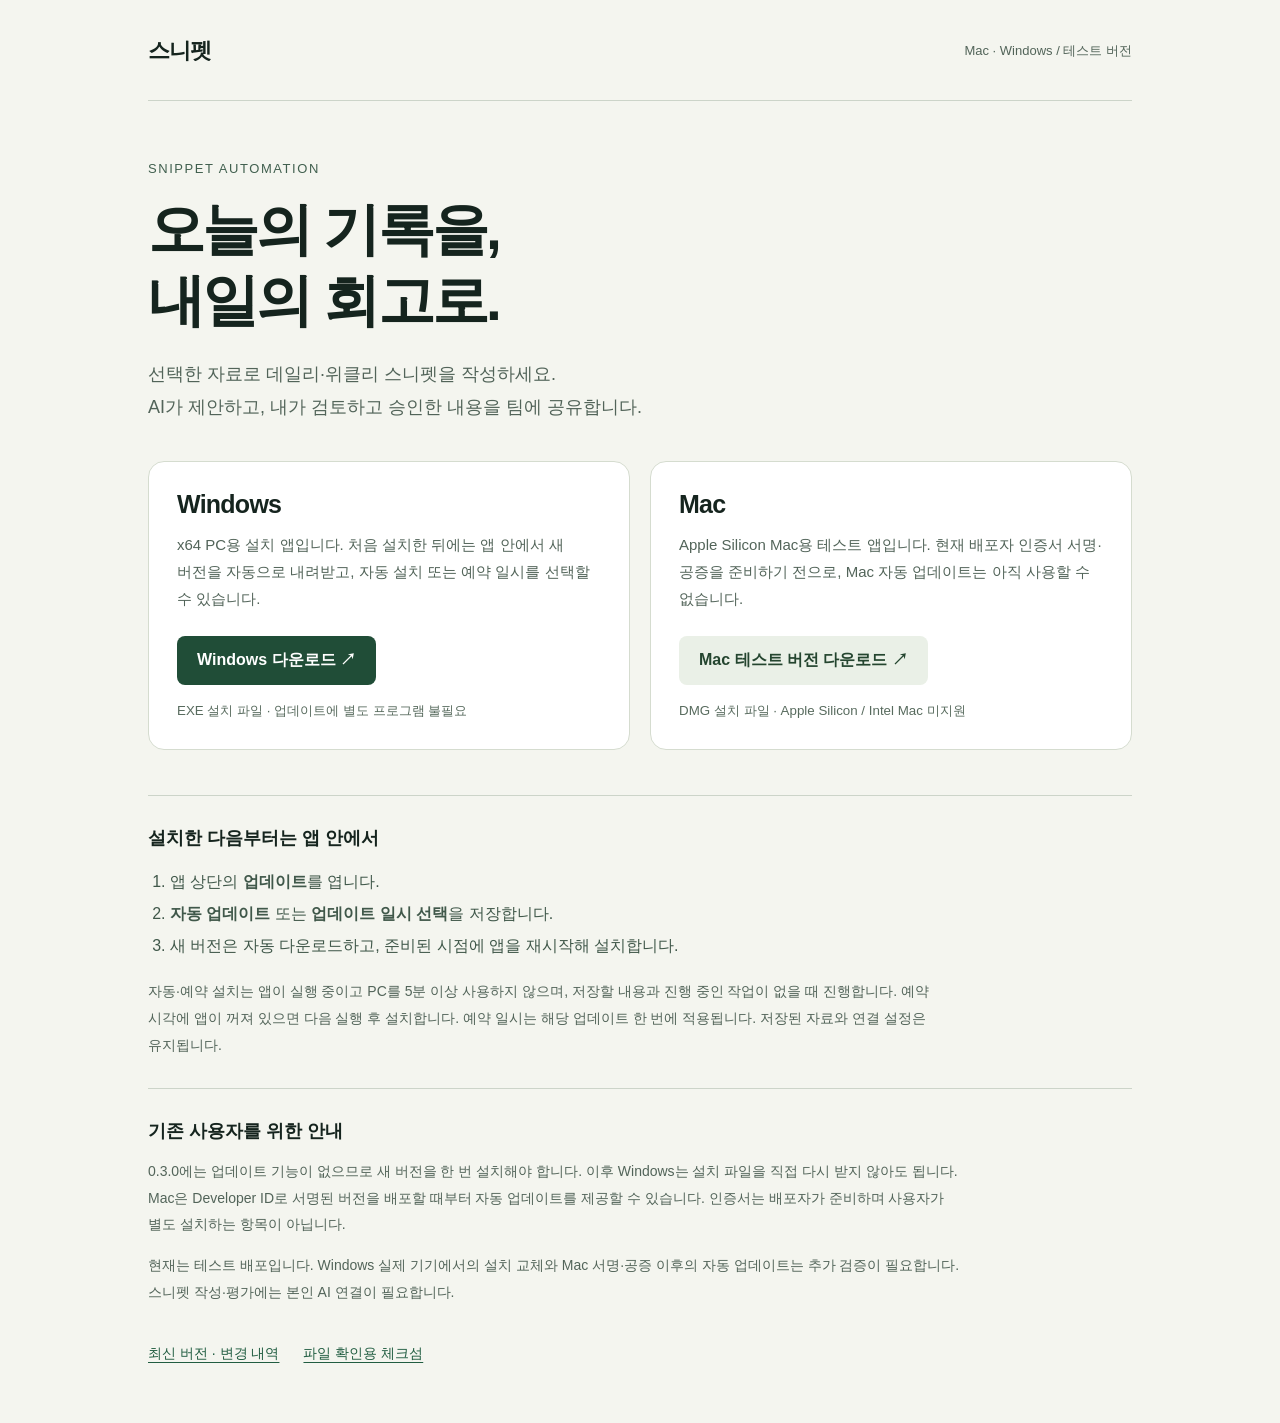
==== docs/index.html @ 90c73a0b "Add public desktop downloads and update guidance" ====
<!doctype html>
<html lang="ko">
<head>
  <meta charset="utf-8">
  <meta name="viewport" content="width=device-width, initial-scale=1">
  <meta name="description" content="선택한 기록으로 작성하는 데일리·위클리 스니펫. Mac·Windows 설치 파일과 앱 업데이트 안내.">
  <title>스니펫 — 다운로드</title>
  <style>
    :root { color-scheme: light; font-family: -apple-system,BlinkMacSystemFont,"Segoe UI",sans-serif; color:#15241e; background:#f4f5ef; }
    * { box-sizing:border-box } body { margin:0 } main { max-width:1040px; margin:auto; padding:36px 28px 60px }
    header { display:flex; justify-content:space-between; align-items:center; padding-bottom:34px; border-bottom:1px solid #ccd4c9 }
    .brand { font-size:22px; font-weight:750; letter-spacing:-1px } .tag { font-size:13px; color:#526459 }
    .eyebrow { margin:60px 0 18px; color:#41604f; font-size:13px; letter-spacing:.12em } h1 { font-size:clamp(35px,5vw,57px); line-height:1.24; letter-spacing:-.05em; margin:0; font-weight:700 }
    .intro { font-size:18px; line-height:1.8; color:#526459; max-width:670px; margin:23px 0 38px; word-break:keep-all }
    .downloads { display:grid; grid-template-columns:1fr 1fr; gap:20px; margin-bottom:45px }
    article { background:#fff; border:1px solid #d5dccf; border-radius:16px; padding:28px; display:flex; flex-direction:column; align-items:flex-start }
    h2 { margin:0 0 12px; font-size:25px; letter-spacing:-.03em } article p { font-size:15px; line-height:1.8; margin:0 0 24px; color:#526459; flex:1; word-break:keep-all }
    a { color:#215d41; text-underline-offset:4px } .download { background:#204d37; color:white; text-decoration:none; font-weight:650; padding:14px 20px; border-radius:8px; display:inline-block }
    .secondary { background:#eaf0e7; color:#24452f } a:focus-visible { outline:3px solid #b47019; outline-offset:5px }
    small { display:block; color:#586b5e; margin-top:15px; line-height:1.6 } section { border-top:1px solid #ccd4c9; padding-top:30px; margin-top:30px }
    h3 { font-size:18px; margin:0 0 15px } ol { padding-left:22px; line-height:2; color:#40584a } .note { font-size:14px; line-height:1.9; color:#526459; max-width:820px; word-break:keep-all }
    footer { margin-top:40px; font-size:14px; display:flex; flex-wrap:wrap; gap:24px }
    @media(max-width:650px) { main { padding:24px 20px 40px } .downloads { grid-template-columns:1fr } .eyebrow { margin-top:40px } article { padding:24px } }
  </style>
</head>
<body><main>
  <header><span class="brand">스니펫</span><span class="tag">Mac · Windows / 테스트 버전</span></header>
  <p class="eyebrow">SNIPPET AUTOMATION</p>
  <h1>오늘의 기록을,<br>내일의 회고로.</h1>
  <p class="intro">선택한 자료로 데일리·위클리 스니펫을 작성하세요.<br>AI가 제안하고, 내가 검토하고 승인한 내용을 팀에 공유합니다.</p>
  <div class="downloads">
    <article>
      <h2>Windows</h2>
      <p>x64 PC용 설치 앱입니다. 처음 설치한 뒤에는 앱 안에서 새 버전을 자동으로 내려받고, 자동 설치 또는 예약 일시를 선택할 수 있습니다.</p>
      <a class="download" href="https://github.com/cosuss/snippet-automation-releases/releases/latest/download/Snippet-Automation-win-x64.exe">Windows 다운로드 ↗</a>
      <small>EXE 설치 파일 · 업데이트에 별도 프로그램 불필요</small>
    </article>
    <article>
      <h2>Mac</h2>
      <p>Apple Silicon Mac용 테스트 앱입니다. 현재 배포자 인증서 서명·공증을 준비하기 전으로, Mac 자동 업데이트는 아직 사용할 수 없습니다.</p>
      <a class="download secondary" href="https://github.com/cosuss/snippet-automation-releases/releases/latest/download/Snippet-Automation-mac-arm64.dmg">Mac 테스트 버전 다운로드 ↗</a>
      <small>DMG 설치 파일 · Apple Silicon / Intel Mac 미지원</small>
    </article>
  </div>
  <section>
    <h3>설치한 다음부터는 앱 안에서</h3>
    <ol><li>앱 상단의 <strong>업데이트</strong>를 엽니다.</li><li><strong>자동 업데이트</strong> 또는 <strong>업데이트 일시 선택</strong>을 저장합니다.</li><li>새 버전은 자동 다운로드하고, 준비된 시점에 앱을 재시작해 설치합니다.</li></ol>
    <p class="note">자동·예약 설치는 앱이 실행 중이고 PC를 5분 이상 사용하지 않으며, 저장할 내용과 진행 중인 작업이 없을 때 진행합니다. 예약 시각에 앱이 꺼져 있으면 다음 실행 후 설치합니다. 예약 일시는 해당 업데이트 한 번에 적용됩니다. 저장된 자료와 연결 설정은 유지됩니다.</p>
  </section>
  <section>
    <h3>기존 사용자를 위한 안내</h3>
    <p class="note">0.3.0에는 업데이트 기능이 없으므로 새 버전을 한 번 설치해야 합니다. 이후 Windows는 설치 파일을 직접 다시 받지 않아도 됩니다. Mac은 Developer ID로 서명된 버전을 배포할 때부터 자동 업데이트를 제공할 수 있습니다. 인증서는 배포자가 준비하며 사용자가 별도 설치하는 항목이 아닙니다.</p>
    <p class="note">현재는 테스트 배포입니다. Windows 실제 기기에서의 설치 교체와 Mac 서명·공증 이후의 자동 업데이트는 추가 검증이 필요합니다. 스니펫 작성·평가에는 본인 AI 연결이 필요합니다.</p>
  </section>
  <footer><a href="https://github.com/cosuss/snippet-automation-releases/releases/latest">최신 버전 · 변경 내역</a><a href="https://github.com/cosuss/snippet-automation-releases/releases/latest/download/SHA256SUMS.txt">파일 확인용 체크섬</a></footer>
</main></body></html>
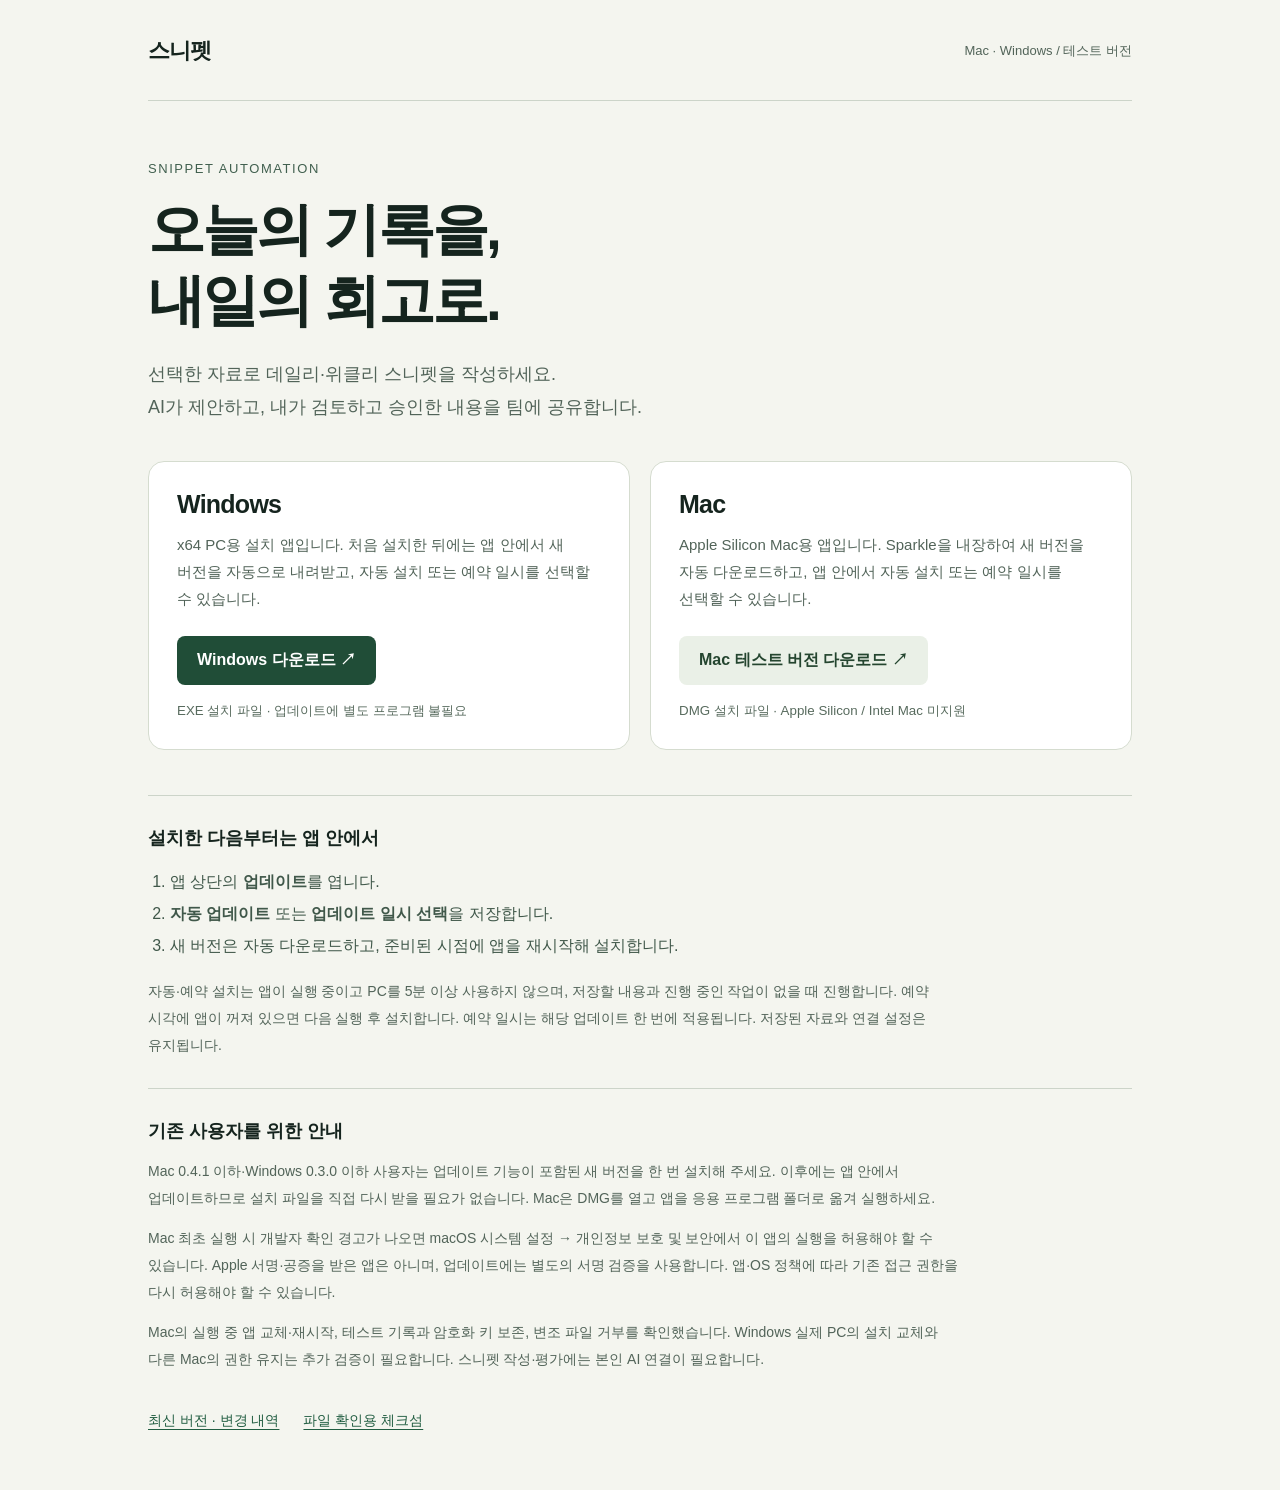
==== commit 548da80b: "Describe bundled Sparkle updates for Mac 0.5.0" ====
--- a/docs/index.html
+++ b/docs/index.html
@@ -37,7 +37,7 @@
     </article>
     <article>
       <h2>Mac</h2>
-      <p>Apple Silicon Mac용 테스트 앱입니다. 현재 배포자 인증서 서명·공증을 준비하기 전으로, Mac 자동 업데이트는 아직 사용할 수 없습니다.</p>
+      <p>Apple Silicon Mac용 앱입니다. Sparkle을 내장하여 새 버전을 자동 다운로드하고, 앱 안에서 자동 설치 또는 예약 일시를 선택할 수 있습니다.</p>
       <a class="download secondary" href="https://github.com/cosuss/snippet-automation-releases/releases/latest/download/Snippet-Automation-mac-arm64.dmg">Mac 테스트 버전 다운로드 ↗</a>
       <small>DMG 설치 파일 · Apple Silicon / Intel Mac 미지원</small>
     </article>
@@ -49,8 +49,9 @@
   </section>
   <section>
     <h3>기존 사용자를 위한 안내</h3>
-    <p class="note">0.3.0에는 업데이트 기능이 없으므로 새 버전을 한 번 설치해야 합니다. 이후 Windows는 설치 파일을 직접 다시 받지 않아도 됩니다. Mac은 Developer ID로 서명된 버전을 배포할 때부터 자동 업데이트를 제공할 수 있습니다. 인증서는 배포자가 준비하며 사용자가 별도 설치하는 항목이 아닙니다.</p>
-    <p class="note">현재는 테스트 배포입니다. Windows 실제 기기에서의 설치 교체와 Mac 서명·공증 이후의 자동 업데이트는 추가 검증이 필요합니다. 스니펫 작성·평가에는 본인 AI 연결이 필요합니다.</p>
+    <p class="note">Mac 0.4.1 이하·Windows 0.3.0 이하 사용자는 업데이트 기능이 포함된 새 버전을 한 번 설치해 주세요. 이후에는 앱 안에서 업데이트하므로 설치 파일을 직접 다시 받을 필요가 없습니다. Mac은 DMG를 열고 앱을 응용 프로그램 폴더로 옮겨 실행하세요.</p>
+    <p class="note">Mac 최초 실행 시 개발자 확인 경고가 나오면 macOS 시스템 설정 → 개인정보 보호 및 보안에서 이 앱의 실행을 허용해야 할 수 있습니다. Apple 서명·공증을 받은 앱은 아니며, 업데이트에는 별도의 서명 검증을 사용합니다. 앱·OS 정책에 따라 기존 접근 권한을 다시 허용해야 할 수 있습니다.</p>
+    <p class="note">Mac의 실행 중 앱 교체·재시작, 테스트 기록과 암호화 키 보존, 변조 파일 거부를 확인했습니다. Windows 실제 PC의 설치 교체와 다른 Mac의 권한 유지는 추가 검증이 필요합니다. 스니펫 작성·평가에는 본인 AI 연결이 필요합니다.</p>
   </section>
   <footer><a href="https://github.com/cosuss/snippet-automation-releases/releases/latest">최신 버전 · 변경 내역</a><a href="https://github.com/cosuss/snippet-automation-releases/releases/latest/download/SHA256SUMS.txt">파일 확인용 체크섬</a></footer>
 </main></body></html>
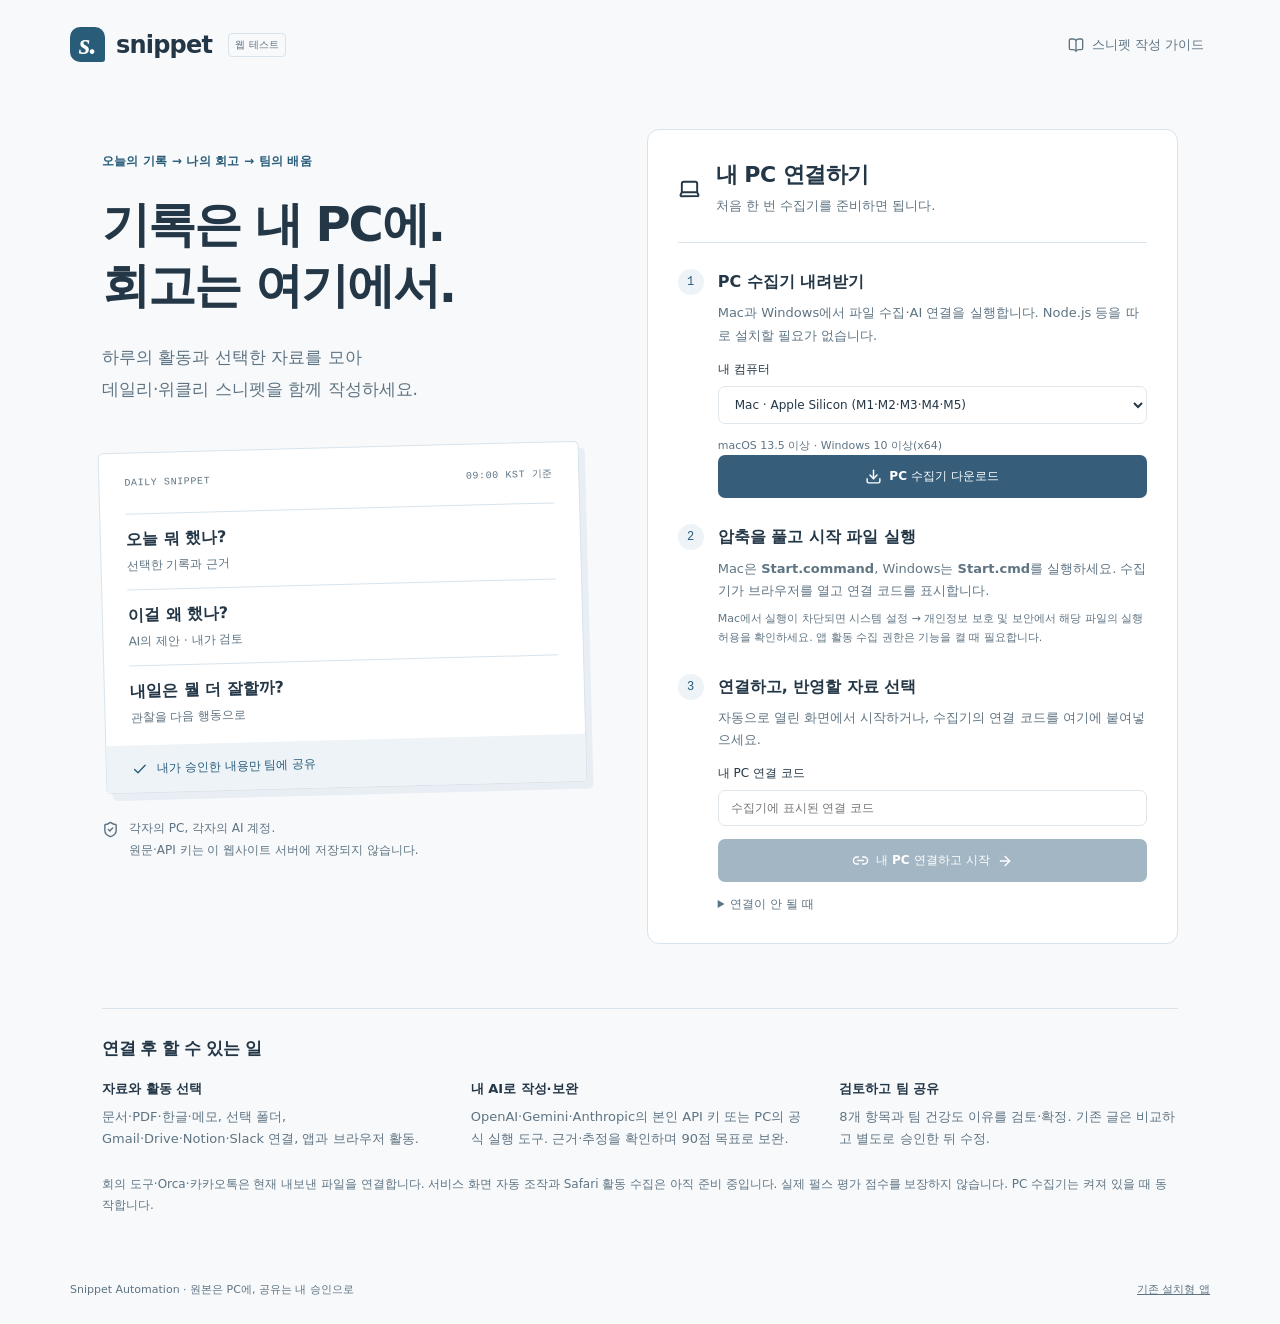
==== commit ad93a60c: "Publish web workspace and signed PC collector feeds" ====
--- a/docs/index.html
+++ b/docs/index.html
@@ -1,57 +1,22 @@
 <!doctype html>
 <html lang="ko">
-<head>
-  <meta charset="utf-8">
-  <meta name="viewport" content="width=device-width, initial-scale=1">
-  <meta name="description" content="선택한 기록으로 작성하는 데일리·위클리 스니펫. Mac·Windows 설치 파일과 앱 업데이트 안내.">
-  <title>스니펫 — 다운로드</title>
-  <style>
-    :root { color-scheme: light; font-family: -apple-system,BlinkMacSystemFont,"Segoe UI",sans-serif; color:#15241e; background:#f4f5ef; }
-    * { box-sizing:border-box } body { margin:0 } main { max-width:1040px; margin:auto; padding:36px 28px 60px }
-    header { display:flex; justify-content:space-between; align-items:center; padding-bottom:34px; border-bottom:1px solid #ccd4c9 }
-    .brand { font-size:22px; font-weight:750; letter-spacing:-1px } .tag { font-size:13px; color:#526459 }
-    .eyebrow { margin:60px 0 18px; color:#41604f; font-size:13px; letter-spacing:.12em } h1 { font-size:clamp(35px,5vw,57px); line-height:1.24; letter-spacing:-.05em; margin:0; font-weight:700 }
-    .intro { font-size:18px; line-height:1.8; color:#526459; max-width:670px; margin:23px 0 38px; word-break:keep-all }
-    .downloads { display:grid; grid-template-columns:1fr 1fr; gap:20px; margin-bottom:45px }
-    article { background:#fff; border:1px solid #d5dccf; border-radius:16px; padding:28px; display:flex; flex-direction:column; align-items:flex-start }
-    h2 { margin:0 0 12px; font-size:25px; letter-spacing:-.03em } article p { font-size:15px; line-height:1.8; margin:0 0 24px; color:#526459; flex:1; word-break:keep-all }
-    a { color:#215d41; text-underline-offset:4px } .download { background:#204d37; color:white; text-decoration:none; font-weight:650; padding:14px 20px; border-radius:8px; display:inline-block }
-    .secondary { background:#eaf0e7; color:#24452f } a:focus-visible { outline:3px solid #b47019; outline-offset:5px }
-    small { display:block; color:#586b5e; margin-top:15px; line-height:1.6 } section { border-top:1px solid #ccd4c9; padding-top:30px; margin-top:30px }
-    h3 { font-size:18px; margin:0 0 15px } ol { padding-left:22px; line-height:2; color:#40584a } .note { font-size:14px; line-height:1.9; color:#526459; max-width:820px; word-break:keep-all }
-    footer { margin-top:40px; font-size:14px; display:flex; flex-wrap:wrap; gap:24px }
-    @media(max-width:650px) { main { padding:24px 20px 40px } .downloads { grid-template-columns:1fr } .eyebrow { margin-top:40px } article { padding:24px } }
-  </style>
-</head>
-<body><main>
-  <header><span class="brand">스니펫</span><span class="tag">Mac · Windows / 테스트 버전</span></header>
-  <p class="eyebrow">SNIPPET AUTOMATION</p>
-  <h1>오늘의 기록을,<br>내일의 회고로.</h1>
-  <p class="intro">선택한 자료로 데일리·위클리 스니펫을 작성하세요.<br>AI가 제안하고, 내가 검토하고 승인한 내용을 팀에 공유합니다.</p>
-  <div class="downloads">
-    <article>
-      <h2>Windows</h2>
-      <p>x64 PC용 설치 앱입니다. 처음 설치한 뒤에는 앱 안에서 새 버전을 자동으로 내려받고, 자동 설치 또는 예약 일시를 선택할 수 있습니다.</p>
-      <a class="download" href="https://github.com/cosuss/snippet-automation-releases/releases/latest/download/Snippet-Automation-win-x64.exe">Windows 다운로드 ↗</a>
-      <small>EXE 설치 파일 · 업데이트에 별도 프로그램 불필요</small>
-    </article>
-    <article>
-      <h2>Mac</h2>
-      <p>Apple Silicon Mac용 앱입니다. Sparkle을 내장하여 새 버전을 자동 다운로드하고, 앱 안에서 자동 설치 또는 예약 일시를 선택할 수 있습니다.</p>
-      <a class="download secondary" href="https://github.com/cosuss/snippet-automation-releases/releases/latest/download/Snippet-Automation-mac-arm64.dmg">Mac 테스트 버전 다운로드 ↗</a>
-      <small>DMG 설치 파일 · Apple Silicon / Intel Mac 미지원</small>
-    </article>
-  </div>
-  <section>
-    <h3>설치한 다음부터는 앱 안에서</h3>
-    <ol><li>앱 상단의 <strong>업데이트</strong>를 엽니다.</li><li><strong>자동 업데이트</strong> 또는 <strong>업데이트 일시 선택</strong>을 저장합니다.</li><li>새 버전은 자동 다운로드하고, 준비된 시점에 앱을 재시작해 설치합니다.</li></ol>
-    <p class="note">자동·예약 설치는 앱이 실행 중이고 PC를 5분 이상 사용하지 않으며, 저장할 내용과 진행 중인 작업이 없을 때 진행합니다. 예약 시각에 앱이 꺼져 있으면 다음 실행 후 설치합니다. 예약 일시는 해당 업데이트 한 번에 적용됩니다. 저장된 자료와 연결 설정은 유지됩니다.</p>
-  </section>
-  <section>
-    <h3>기존 사용자를 위한 안내</h3>
-    <p class="note">Mac 0.4.1 이하·Windows 0.3.0 이하 사용자는 업데이트 기능이 포함된 새 버전을 한 번 설치해 주세요. 이후에는 앱 안에서 업데이트하므로 설치 파일을 직접 다시 받을 필요가 없습니다. Mac은 DMG를 열고 앱을 응용 프로그램 폴더로 옮겨 실행하세요.</p>
-    <p class="note">Mac 최초 실행 시 개발자 확인 경고가 나오면 macOS 시스템 설정 → 개인정보 보호 및 보안에서 이 앱의 실행을 허용해야 할 수 있습니다. Apple 서명·공증을 받은 앱은 아니며, 업데이트에는 별도의 서명 검증을 사용합니다. 앱·OS 정책에 따라 기존 접근 권한을 다시 허용해야 할 수 있습니다.</p>
-    <p class="note">Mac의 실행 중 앱 교체·재시작, 테스트 기록과 암호화 키 보존, 변조 파일 거부를 확인했습니다. Windows 실제 PC의 설치 교체와 다른 Mac의 권한 유지는 추가 검증이 필요합니다. 스니펫 작성·평가에는 본인 AI 연결이 필요합니다.</p>
-  </section>
-  <footer><a href="https://github.com/cosuss/snippet-automation-releases/releases/latest">최신 버전 · 변경 내역</a><a href="https://github.com/cosuss/snippet-automation-releases/releases/latest/download/SHA256SUMS.txt">파일 확인용 체크섬</a></footer>
-</main></body></html>
+  <head>
+    <meta charset="UTF-8" />
+    <meta name="viewport" content="width=device-width, initial-scale=1.0" />
+    <meta name="referrer" content="no-referrer" />
+    <meta
+      http-equiv="Content-Security-Policy"
+      content="default-src 'self'; script-src 'self'; style-src 'self' 'unsafe-inline'; img-src 'self' data:; connect-src 'self' http://127.0.0.1:43174; object-src 'none'; base-uri 'none'; frame-src 'none'; form-action 'self'"
+    />
+    <meta
+      name="description"
+      content="내 PC의 기록으로 쓰는 데일리·위클리 스니펫. 본인 AI로 작성하고, 검토·승인한 내용만 팀에 공유하세요."
+    />
+    <title>Snippet · 오늘의 기록을 팀의 배움으로</title>
+    <script type="module" crossorigin src="./assets/index-DGZhAKwF.js"></script>
+    <link rel="stylesheet" crossorigin href="./assets/index-BQptQvZ5.css">
+  </head>
+  <body>
+    <div id="root"></div>
+  </body>
+</html>
--- a/docs/assets/index-BQptQvZ5.css
+++ b/docs/assets/index-BQptQvZ5.css
@@ -0,0 +1 @@
+:root{--back: #f4f7fa;--nav: #f8fafc;--ink: #243747;--muted: #73818e;--accent: #365e7b;--accent-pale: #e7f0f7;--line: #dfe7ed;--green: #458978;--body: "Apple SD Gothic Neo", "Malgun Gothic", system-ui, sans-serif;--utility: "SFMono-Regular", Consolas, monospace}*{box-sizing:border-box}body{margin:0;background:var(--back);color:var(--ink);font-family:var(--body);font-size:14px;-webkit-font-smoothing:antialiased}button,input,select,textarea{font:inherit}button{cursor:pointer}button:disabled{cursor:not-allowed;opacity:.45}button,a,input,textarea,select,summary{outline-offset:4px}button:focus-visible,input:focus-visible,textarea:focus-visible,select:focus-visible,summary:focus-visible{outline:2px solid var(--accent)}button{color:inherit}input,select,textarea{border:1px solid var(--line);background:#fff;border-radius:7px;padding:10px 12px;color:var(--ink);min-width:0}textarea{resize:vertical;line-height:1.8;min-height:90px}label{display:flex;flex-direction:column;gap:8px;color:var(--ink);font-size:13px;margin:17px 0}label small,.helper{font-size:12px;color:var(--muted);line-height:1.8}h1,h2,h3,p{margin:0}h1{font-size:30px;letter-spacing:-1.2px;font-weight:620;line-height:1.4}h2{font-size:18px;font-weight:650;letter-spacing:-.5px}h3{font-size:15px;font-weight:600}p{line-height:1.7}small{display:block}svg{flex-shrink:0}.app-shell{display:flex;min-height:100vh}.nav{width:205px;background:var(--nav);border-right:1px solid var(--line);padding:32px 17px 20px;position:fixed;inset:0 auto 0 0;display:flex;flex-direction:column}.brand{display:flex;align-items:center;gap:12px;padding:0 10px 42px;font-size:21px;font-weight:700;letter-spacing:-.6px}.brand small{font-size:10px;color:var(--muted);font-weight:400;letter-spacing:0;margin-top:4px}.brand-mark{width:40px;height:44px;display:grid;place-items:center;background:var(--accent);color:#fff;border-radius:9px 9px 16px}.nav-label{font-family:var(--utility);font-size:10px;letter-spacing:1.2px;color:#7b8996;padding:0 13px 12px}.nav-item{display:flex;gap:11px;align-items:center;border:0;background:transparent;padding:13px 12px;width:100%;text-align:left;border-radius:7px;color:var(--muted);margin:3px 0;font-size:13px}.nav-item.active{color:var(--accent);font-weight:600;background:var(--accent-pale)}.nav-item:hover{background:#e9eef3}.count{margin-left:auto;font-size:11px}.nav-bottom{margin-top:auto}.local-note{display:flex;align-items:flex-start;gap:9px;padding:16px 10px 24px;font-size:12px;color:#536d78}.local-note small{font-size:10px;margin-top:6px;color:var(--muted)}.main-shell{margin-left:205px;flex:1;min-width:0;display:flex;flex-direction:column}.topbar{height:64px;border-bottom:1px solid var(--line);background:#ffffffb3;display:flex;justify-content:space-between;align-items:center;padding:0 37px;font-size:11px;color:var(--muted)}.topbar>span{display:flex;align-items:center;gap:8px}.presence,.tiny-dot{width:6px;height:6px;border-radius:50%;background:var(--green);display:inline-block}.subtle{color:#7c8893}.main-content{padding:32px 37px 25px;flex:1;position:relative}.page-heading{display:flex;align-items:center;justify-content:space-between;gap:20px;margin-bottom:26px}.page-heading p{color:var(--muted);margin-top:8px;font-size:13px}.eyebrow{font-family:var(--utility);font-size:10px;letter-spacing:1.6px;color:var(--accent);margin-bottom:9px}.button{border:1px solid transparent;border-radius:7px;padding:10px 15px;display:inline-flex;align-items:center;justify-content:center;gap:7px;font-weight:550;white-space:nowrap;font-size:12px;min-height:38px}.primary{background:var(--accent);color:#fff}.primary:hover:not(:disabled){background:#244b6a}.secondary{background:#fff;border-color:var(--line)}.secondary:hover:not(:disabled){background:#f0f5f8}.button-row{display:flex;align-items:center;gap:8px;flex-wrap:wrap}.full{width:100%}.icon{border:0;background:transparent;padding:6px;border-radius:5px;display:inline-flex;align-items:center;justify-content:center;color:var(--muted)}.icon:hover{background:#edf2f5}.text-button{border:0;background:none;color:var(--accent);display:inline-flex;align-items:center;gap:7px;padding:8px 0;font-weight:550;font-size:12px}.quiet-button{border:0;background:none;color:var(--muted);padding:9px;font-size:12px}.periodbar{display:flex;align-items:center;gap:20px;margin-bottom:18px}.segmented{display:flex;background:#e7edf2;padding:4px;border-radius:8px}.segmented button{background:transparent;border:0;border-radius:5px;padding:7px 20px;color:var(--muted);font-size:12px}.segmented .selected{background:#fff;box-shadow:0 1px 3px #263d5212;color:var(--ink);font-weight:600}.date-label{flex-direction:row;align-items:center;margin:0;font-size:11px;gap:8px;color:var(--muted)}.date-label input{padding:7px 9px;font-family:var(--utility);font-size:11px;background:transparent}.period-hint{display:flex;gap:6px;align-items:center;margin-left:auto;color:var(--muted);font-size:11px}.writing-workspace{display:grid;grid-template-columns:minmax(245px,31%) minmax(450px,1fr);border:1px solid var(--line);border-radius:11px;overflow:hidden;background:#fff;min-height:640px;box-shadow:0 8px 28px #2b455a04}.evidence-pane{display:flex;flex-direction:column;background:#fbfcfd;border-right:1px solid var(--line);min-width:0}.pane-heading{padding:23px 23px 13px;display:flex;align-items:center;justify-content:space-between;gap:10px}.pane-heading h2{font-size:15px}.pane-heading h2 span{font-size:11px;background:#eaf0f4;color:var(--accent);border-radius:4px;padding:3px 6px;margin-left:4px}.pane-description{padding:0 23px 18px;color:var(--muted);font-size:10px;border-bottom:1px solid #e8edf2}.empty-evidence{display:flex;align-items:center;flex-direction:column;justify-content:center;padding:45px 16px;flex:1;text-align:center}.empty-stack{color:#8a9ba8;position:relative;margin-bottom:25px;padding:18px;background:#f1f5f8;border:1px dashed #d6e0e7;border-radius:12px}.stack-dot{position:absolute;width:14px;height:14px;background:var(--accent-pale);border:3px solid #fbfcfd;border-radius:50%;right:-5px;bottom:12px}.empty-evidence h3{font-size:14px;font-weight:550}.empty-evidence p{color:var(--muted);font-size:12px;margin:10px 0 18px}.evidence-footer{display:flex;align-items:center;justify-content:center;gap:7px;font-size:10px;color:#85919c;border-top:1px solid var(--line);padding:17px}.evidence-list{max-height:900px;overflow:auto;padding:12px}.evidence-item{display:flex;align-items:flex-start;gap:10px;padding:13px 9px;border-bottom:1px solid var(--line)}.evidence-item input{margin-top:5px;accent-color:var(--accent)}.evidence-summary{border:0;background:transparent;padding:0;text-align:left;min-width:0;display:flex;flex-direction:column;gap:6px}.source-stamp{color:var(--accent);font-size:10px;line-height:1.5}.evidence-summary strong{font-size:12px;line-height:1.6;word-break:break-word}.excerpt{font-size:11px;color:var(--muted);line-height:1.7;display:-webkit-box;-webkit-line-clamp:2;-webkit-box-orient:vertical;overflow:hidden}.evidence-summary time{font-family:var(--utility);font-size:9px;color:#8d98a1;margin-top:3px}.excluded{opacity:.45}.draft-pane{display:flex;flex-direction:column;min-width:0}.draft-pane>.pane-heading{border-bottom:1px solid var(--line);padding:24px 32px 19px}.document-label{display:block;font-family:var(--utility);font-size:9px;color:#8b98a3;letter-spacing:1.2px;margin-bottom:7px}.draft-start{position:relative;display:grid;grid-template-columns:1fr 1fr;gap:22px;padding:48px 30px;flex:1;align-items:center}.draft-intro{text-align:left;padding-left:3px}.round-icon{display:inline-grid;place-items:center;padding:12px;color:var(--accent);background:var(--accent-pale);border-radius:11px;margin-bottom:23px}.draft-intro h2{font-size:19px;line-height:1.6;letter-spacing:-.6px}.draft-intro p{font-size:11px;color:var(--muted);line-height:1.9;margin:13px 0 22px}.draft-intro .quiet-button{display:block;margin-top:5px}.template-preview{background:#fbfcfe;border:1px solid var(--line);border-radius:7px;padding:18px 15px;box-shadow:6px 6px #f0f4f7;transform:rotate(1.5deg);color:#566a7b;align-self:center}.template-preview>div{font-size:9px;margin:0 0 12px;line-height:1.5}.template-preview span{font-family:var(--utility);color:#9aabb9;margin-right:6px;font-size:8px}.writing-line{height:1px;background:#e1e9ef;margin:7px 0 0 19px;width:78%}.draft-footer{display:flex;justify-content:space-between;align-items:center;gap:10px;padding:17px 24px;border-top:1px solid var(--line);background:#fdfefe}.draft-footer>span{display:flex;align-items:center;gap:6px;font-size:10px;color:var(--muted)}.draft-body{padding:5px 32px 22px}.snippet-section{padding:22px 0;border-bottom:1px solid #e9eef2}.snippet-section:last-child{border-bottom:0}.question{display:flex;align-items:center;gap:9px;margin-bottom:12px;flex-wrap:wrap}.question-number{font-family:var(--utility);font-size:10px;color:#8295a5}.question h3{font-size:14px}.assessment{font-size:9px;padding:3px 6px;border-radius:4px;margin-left:auto;white-space:nowrap}.observed{background:#eaf4f0;color:#497562}.inferred{background:#f6f0df;color:#8b7140}.insufficient{background:#f0f2f4;color:#7b8690}.snippet-section>textarea{width:100%;border:1px solid #e7edf2;background:#fcfdfe;font-size:13px;min-height:98px}.citations{display:flex;gap:5px;margin-top:9px;flex-wrap:wrap}.citations button{display:flex;align-items:center;gap:5px;border:0;background:#edf3f7;border-radius:4px;font-size:9px;padding:5px 7px;color:var(--accent);max-width:240px;overflow:hidden;text-overflow:ellipsis;white-space:nowrap}.health-fields{background:#f3f8f7;padding:2px 15px;border-radius:7px;margin-top:10px}.health-fields label:first-child{flex-direction:row;align-items:center}.health-fields input{width:70px}.health-fields textarea{font-size:12px}.health-fields label{font-size:11px}.status-tag{font-size:10px;padding:5px 8px;border-radius:5px;white-space:nowrap;background:#f0f3f6;color:#6e7c89}.status-tag.ready{color:#27776b;background:#e9f4f0}.status-tag.error,.status-tag.partial{color:#8e6934;background:#f8f1e2}.status-tag.syncing{color:var(--accent);background:var(--accent-pale)}.app-footer{display:flex;justify-content:space-between;padding:15px 37px;font-size:9px;color:#8a97a2;border-top:1px solid var(--line);gap:10px}.app-footer>span:first-child{display:flex;align-items:center;gap:6px}.source-overview{display:flex;gap:65px;margin:35px 0;padding:0 4px}.source-overview>div{display:flex;align-items:baseline;gap:11px}.source-overview strong{font-family:var(--utility);font-weight:450;font-size:28px;color:var(--accent)}.source-overview span{font-size:11px;color:var(--muted)}.source-table{background:#fff;border:1px solid var(--line);border-radius:9px;overflow:hidden}.table-head,.source-row{display:grid;grid-template-columns:minmax(260px,1fr) 115px 115px 103px;gap:12px;align-items:center;padding:17px 22px}.table-head{font-size:10px;color:var(--muted);background:#f9fbfc;border-bottom:1px solid var(--line)}.source-row{border-bottom:1px solid var(--line);min-height:100px}.source-row:last-child{border-bottom:0}.source-info{display:flex;gap:14px;min-width:0}.source-icon{display:grid;place-items:center;width:38px;height:38px;background:#edf3f7;border-radius:8px;color:var(--accent);flex-shrink:0}.source-info strong{font-size:13px}.source-info small{font-size:10px;color:var(--muted);margin-top:5px}.source-info p{font-size:10px;color:#84909b;overflow-wrap:anywhere;margin-top:7px}.source-row time{font-size:10px;color:var(--muted)}.row-actions{display:flex}.danger:hover{color:#ad4949}.source-info details{font-size:11px;color:#8e6934;margin-top:7px}.source-info pre{white-space:pre-wrap;max-width:550px;font:10px var(--body);line-height:1.8}.table-empty{padding:65px;text-align:center;color:var(--muted)}.table-empty svg{margin-bottom:20px;color:#8ca1b1}.table-empty p{font-size:12px;margin-top:12px}.coverage-note{display:flex;align-items:flex-start;gap:14px;padding:25px 4px;color:var(--muted);max-width:780px}.coverage-note strong{font-size:12px;color:var(--ink)}.coverage-note p{font-size:11px;margin-top:6px;line-height:1.9}.archive-list{border:1px solid var(--line);border-radius:8px;overflow:hidden;background:#fff}.archive-row{display:flex;align-items:center;gap:25px;width:100%;border:0;border-bottom:1px solid var(--line);background:#fff;text-align:left;padding:24px}.archive-row:hover{background:#f7fafc}.archive-row>div{flex:1}.archive-date{font-size:25px;font-family:var(--utility);color:var(--accent)}.archive-row strong{font-size:14px}.archive-row p{font-size:11px;color:var(--muted);margin-top:5px}.settings-layout{display:grid;grid-template-columns:1fr 1fr;gap:20px}.settings-section{background:#fff;border:1px solid var(--line);border-radius:9px;padding:26px}.section-title{display:flex;align-items:flex-start;gap:12px;margin-bottom:23px;color:var(--accent)}.section-title h2{font-size:16px;color:var(--ink)}.section-title p{color:var(--muted);font-size:11px;margin-top:6px}.provider-tabs{display:flex;border:1px solid var(--line);border-radius:7px;padding:4px}.provider-tabs button{display:flex;gap:5px;align-items:center;justify-content:center;flex:1;background:none;border:0;padding:9px 7px;font-size:11px;border-radius:5px;color:var(--muted)}.provider-tabs .selected{background:var(--accent-pale);color:var(--accent)}.inline-control{display:flex;gap:8px}.inline-control input{width:100%;min-width:0}.form-grid{display:grid;grid-template-columns:1fr 1fr;gap:18px}.form-grid label{min-width:0}.wide,.settings-save{grid-column:1/-1}.settings-save{display:flex;justify-content:space-between;align-items:center;gap:20px}.settings-save .helper{max-width:70%;overflow-wrap:anywhere}.pairing{max-width:700px}.pairing input{font-family:var(--utility);font-size:11px}.overlay{position:fixed;inset:0;background:#152d4055;z-index:50;display:flex;align-items:center;justify-content:center;padding:32px;-webkit-backdrop-filter:blur(3px);backdrop-filter:blur(3px)}.modal{width:650px;max-width:100%;max-height:90vh;overflow:auto;background:#fff;border:1px solid #cbd7e0;border-radius:13px;padding:26px 30px;box-shadow:0 25px 100px #0a223033}.modal-head{display:flex;justify-content:space-between;gap:20px;align-items:center;margin-bottom:20px}.modal-head h2{font-size:21px;line-height:1.5}.modal>p{font-size:13px;color:var(--muted)}.modal-actions{display:flex;justify-content:flex-end;gap:9px;margin-top:23px;padding-top:20px;border-top:1px solid var(--line)}.modal fieldset{border:1px solid var(--line);border-radius:7px;padding:8px 14px;margin:17px 0}.modal legend{font-size:11px;color:var(--muted)}.radio-row{display:flex;flex-direction:row;align-items:center;gap:9px;font-size:12px}.radio-row input{width:auto;accent-color:var(--accent)}.path-list{background:#f4f7f9;padding:13px;border:1px dashed var(--line);border-radius:6px;font-size:11px;line-height:1.9;margin:13px 0;color:var(--muted);overflow-wrap:anywhere}.large-textarea{min-height:210px}.preview-summary{display:flex;justify-content:space-between;align-items:center;padding:22px;background:#eff5f8;border-radius:8px;margin:20px 0}.preview-summary strong{color:var(--accent)}.preview-summary span{font-size:12px;color:var(--muted)}.modal details{font-size:12px;line-height:1.8;margin:16px 0}.modal li{padding:3px 0}.approved-preview,.record-body{white-space:pre-wrap;overflow-wrap:anywhere;max-height:45vh;overflow:auto;background:#f7f9fb;border:1px solid var(--line);padding:18px;border-radius:6px;line-height:1.9;font:12px/1.9 var(--body);margin:18px 0}.banner{display:flex;align-items:center;gap:10px;padding:12px 14px;border-radius:7px;margin-bottom:18px;font-size:12px;line-height:1.6}.banner .icon{margin-left:auto}.error{background:#fff1ec;color:#9c4b31;border:1px solid #f0d1c5}.progress{background:#e9f2f9;color:var(--accent)}.toast{position:fixed;bottom:35px;left:50%;transform:translate(-35%);padding:13px 20px;border-radius:9px;background:#25475a;color:#fff;z-index:100;box-shadow:0 8px 30px #152d4033;display:flex;align-items:center;gap:8px;font-size:12px}.loading{height:100vh;display:flex;flex-direction:column;align-items:center;justify-content:center;gap:15px;color:var(--accent)}.loading p{font-size:13px;color:var(--muted)}hr{border:0;border-top:1px solid var(--line);margin:25px 0}.spin{animation:spin 1.2s linear infinite}@keyframes spin{to{transform:rotate(360deg)}}@media(max-width:1190px){.nav{width:175px;padding-left:12px;padding-right:12px}.main-shell{margin-left:175px}.main-content{padding:26px 24px}.topbar{padding:0 24px}.brand{padding-left:5px;gap:8px}.brand small{font-size:9px}.draft-start{display:flex;flex-direction:column;align-items:stretch;padding:30px}.template-preview{display:none}.draft-intro{text-align:center}.draft-intro .quiet-button{margin:auto}.period-hint{display:none}.writing-workspace{grid-template-columns:265px 1fr}.draft-body{padding:5px 22px}.draft-footer{flex-wrap:wrap}.source-overview{gap:30px}.table-head,.source-row{grid-template-columns:minmax(200px,1fr) 93px 95px 91px;padding:16px}.settings-section{padding:22px}.question h3{font-size:13px}}@media(max-width:850px){.nav{width:65px;padding:25px 7px}.brand{padding:0 5px 25px}.brand>span,.nav-label,.nav-item .count,.local-note{display:none}.nav-item{font-size:0;padding:14px}.main-shell{margin-left:65px}.writing-workspace{grid-template-columns:1fr}.evidence-pane{border-right:0;border-bottom:1px solid var(--line)}.empty-evidence{padding:28px}.evidence-list{max-height:280px}.draft-start{min-height:400px}.settings-layout{grid-template-columns:1fr}.page-heading{align-items:flex-start}.source-overview{gap:20px}.source-overview>div{display:block}.source-overview span{display:block}.table-head{display:none}.source-row{grid-template-columns:1fr auto}.periodbar{flex-wrap:wrap}.page-heading h1{font-size:25px}}@media(prefers-reduced-motion:reduce){*{animation:none!important;scroll-behavior:auto!important}}.modal-status{position:fixed;left:50%;transform:translate(-50%);top:20px;width:min(660px,90vw);z-index:120;box-shadow:0 8px 30px #1b26352a}.progress-status{top:auto;bottom:20px}.date-correction{display:flex;gap:12px;align-items:end;flex-wrap:wrap;margin-bottom:18px}.date-correction .helper{flex-basis:100%;margin:0}.gcs-publish{display:grid;gap:14px}.gcs-destination{padding:14px;background:var(--back);border:1px solid var(--line);border-radius:8px;line-height:1.8;overflow-wrap:anywhere}.gcs-comparison{display:grid;grid-template-columns:minmax(0,1fr) minmax(0,1fr);gap:16px}.gcs-comparison h3{font-size:14px;margin:0 0 8px}.gcs-comparison pre{height:300px;margin:0}.gcs-error{color:#9d302f;line-height:1.65}.manual-publish{margin-top:24px;border-top:1px solid var(--line);padding-top:18px}.manual-publish summary{cursor:pointer;font-size:13px;margin-bottom:16px}@media(max-width:650px){.gcs-comparison{grid-template-columns:1fr}}.manual-publish-controls{border:0;padding:0;margin:0;min-width:0}.writing-guide{max-width:1120px;margin:0 auto;font-size:15px;line-height:1.75}.guide-card{background:#fff;border:1px solid var(--line);border-radius:12px;padding:28px;margin-bottom:22px}.guide-card h2{font-size:20px;line-height:1.4;margin:0 0 12px}.guide-card p{margin:8px 0 14px}.guide-table-wrap{overflow-x:auto}.guide-table{width:100%;border-collapse:collapse;font-size:14px;text-align:left}.guide-table caption{text-align:left;font-size:13px;color:var(--muted);margin-bottom:8px}.guide-table th,.guide-table td{padding:14px 12px;border-bottom:1px solid var(--line);vertical-align:top}.guide-table thead{background:var(--back)}.guide-table tbody th{width:34%;font-weight:600}.guide-table td:nth-child(2){white-space:nowrap;font-weight:600;color:var(--accent)}.guide-table th small{display:block;font-weight:400;color:var(--muted);font-size:13px;margin-top:4px}.guide-note{padding:16px 18px;margin-top:20px;background:var(--accent-pale);border-radius:8px;font-size:14px}.guide-note p:last-child{margin-bottom:0}.guide-section-heading{display:flex;align-items:start;justify-content:space-between;gap:16px;flex-wrap:wrap}.guide-sections{margin:0;padding-left:24px}.guide-sections li{padding:18px 0 20px 8px;border-bottom:1px solid var(--line)}.guide-sections li:last-child{border-bottom:0}.guide-sections h3{font-size:16px;margin:0}.guide-sections blockquote{margin:12px 0 0;padding:14px 18px;border-left:3px solid var(--accent);background:var(--back)}.guide-sections blockquote span{display:block;font-size:12px;color:var(--muted);margin-bottom:5px}.guide-checklist,.approval-writing-checklist ul{padding-left:22px}.guide-checklist li,.approval-writing-checklist li{margin:8px 0}.guide-source-links{display:flex;flex-wrap:wrap;gap:12px 22px}.guide-provenance{font-size:14px}.section-writing-hint{font-size:13px;line-height:1.65;color:var(--muted);margin:0 0 10px}.approval-writing-checklist{margin:18px 0;font-size:14px;line-height:1.6}.approval-writing-checklist summary{cursor:pointer;color:var(--accent)}.modal:has(.quality-coach){width:min(1040px,calc(100vw - 64px))}.quality-coach{line-height:1.7;font-size:14px}.quality-coach .guide-note{margin:16px 0}.quality-coach .quality-inputs{margin-top:24px}.quality-inputs>label:not(.radio-row){display:block;margin:18px 0 6px;font-weight:600}.quality-inputs textarea{width:100%;resize:vertical}.quality-source-list{max-height:280px;overflow-y:auto;padding:4px}.quality-source-list>div{padding:8px 0;border-bottom:1px solid var(--line)}.quality-text{white-space:pre-wrap;overflow-wrap:anywhere;font:inherit;background:var(--back);padding:16px;max-height:340px;overflow:auto}.quality-preview,.quality-results{border-top:1px solid var(--line);margin-top:24px;padding-top:24px}.quality-progress{display:flex;align-items:center;justify-content:space-between;gap:16px;padding:16px;margin-top:20px;background:var(--accent-pale);border-radius:8px}.quality-progress p{margin:4px 0 0}.quality-results>label{display:block;margin-bottom:8px}.quality-results>select{width:100%}.quality-rounds{display:flex;flex-wrap:wrap;gap:8px;margin:20px 0}.quality-score{display:flex;align-items:baseline;flex-wrap:wrap;gap:16px;margin:18px 0}.quality-score>strong{font-size:38px;color:var(--accent)}.quality-score small{font-size:16px;font-weight:400;color:var(--muted)}.quality-score>span{color:var(--muted)}.quality-results blockquote{border-left:2px solid var(--line);margin:8px 0;padding:4px 12px;color:var(--muted)}.quality-diff{margin:18px 0}.quality-diff h3{font-size:15px}.quality-diff>div{display:grid;grid-template-columns:1fr 1fr;gap:12px}.quality-diff>div>div{padding:14px;background:var(--back);border-radius:6px;min-width:0}.quality-diff p{white-space:pre-wrap;overflow-wrap:anywhere}.quality-apply{border-top:1px solid var(--line);margin-top:24px;padding-top:12px}@media(max-width:760px){.quality-diff>div{grid-template-columns:1fr}}@media(max-width:760px){.guide-card{padding:18px}.guide-table{min-width:560px}}.web-start{--web-blue: #285c79;--web-paper: #fff;--web-wash: #edf3f7;--web-ink: #243747;--web-soft: #5f7483;--web-line: #d8e3eb;min-height:100vh;background:#f7f9fb}.web-header,.web-footer{max-width:1220px;margin:auto;padding:27px 40px;display:flex;justify-content:space-between;align-items:center;gap:20px}.web-brand{display:flex;gap:11px;align-items:center;font-size:24px;font-weight:700;letter-spacing:-.8px;color:var(--web-ink);text-decoration:none}.web-brand-mark{display:grid;place-items:center;width:35px;height:35px;color:#fff;background:var(--web-blue);border-radius:10px 10px 3px;font-family:Georgia,serif;font-style:italic;font-size:29px}.web-beta{font-size:10px;letter-spacing:.2px;font-weight:500;border:1px solid var(--web-line);border-radius:4px;padding:4px 6px;margin-left:5px;color:var(--web-soft)}.web-text-button{display:flex;align-items:center;gap:8px;background:none;border:0;font-size:13px;color:var(--web-soft)}.web-onboarding{max-width:1140px;margin:40px auto 0;padding:0 32px;display:grid;grid-template-columns:.95fr 1.05fr;gap:64px}.web-label{font-size:12px;color:var(--web-blue);font-weight:600;letter-spacing:.2px;margin:24px 0}.web-intro h1{font-size:clamp(34px,3.8vw,48px);letter-spacing:-2px;line-height:1.28;font-weight:650}.web-lead{font-size:17px;color:var(--web-soft);line-height:1.9;margin-top:24px}.web-paper{margin-top:42px;padding:24px 25px 0;background:var(--web-paper);border:1px solid var(--web-line);border-radius:5px;box-shadow:6px 7px #e8eef3;transform:rotate(-1.5deg)}.web-paper-top{display:flex;justify-content:space-between;padding-bottom:22px;font-family:var(--utility);font-size:10px;letter-spacing:.6px;color:var(--web-soft)}.web-paper-line{border-top:1px solid var(--web-line);padding:15px 0;display:flex;flex-direction:column;gap:7px}.web-paper-line span{font-size:16px;font-weight:600}.web-paper-line small{color:var(--web-soft);font-size:12px}.web-paper-bottom{background:var(--web-wash);margin:4px -25px 0;padding:15px 25px;display:flex;align-items:center;gap:9px;font-size:12px;color:var(--web-blue)}.web-private{display:flex;gap:10px;color:var(--web-soft);margin-top:30px;font-size:12px;line-height:1.8}.web-private svg{margin-top:3px}.web-setup{background:#fff;border:1px solid var(--web-line);border-radius:12px;padding:30px}.web-setup-heading{display:flex;gap:15px;align-items:center;padding-bottom:25px;border-bottom:1px solid var(--web-line)}.web-setup-heading h2{font-size:22px}.web-setup-heading p{color:var(--web-soft);font-size:13px;margin-top:5px}.web-steps{margin:0;padding:0;list-style:none}.web-steps li{display:flex;gap:14px;padding-top:25px}.web-step-number{background:var(--web-wash);color:var(--web-blue);font-family:var(--utility);width:26px;height:26px;border-radius:50%;display:grid;place-items:center;flex-shrink:0;font-size:12px;margin-top:1px}.web-steps li>div:last-child{flex:1;min-width:0}.web-steps h3{font-size:16px;line-height:1.7}.web-steps p{color:var(--web-soft);margin-top:7px;font-size:13px;line-height:1.75}.web-steps label{font-size:12px;margin:13px 0}.web-steps select{width:100%}.web-steps .button{width:100%;justify-content:center;min-height:43px;text-decoration:none}.web-steps .web-small{font-size:11px;line-height:1.7}.web-troubleshooting{margin-top:14px;font-size:12px;color:var(--web-soft)}.web-troubleshooting summary{cursor:pointer}.web-troubleshooting a{display:inline-block;color:var(--web-blue);margin-top:10px}.web-steps .web-error{color:#9e3434;background:#fff3f2;border:1px solid #f2ceca;border-radius:5px;padding:10px}.web-scope{grid-column:1/-1;border-top:1px solid var(--web-line);padding-top:28px}.web-scope h2{font-size:17px;margin-bottom:18px}.web-scope>div{display:grid;grid-template-columns:repeat(3,1fr);gap:30px}.web-scope p{font-size:13px;color:var(--web-soft)}.web-scope strong{display:block;color:var(--web-ink);margin-bottom:6px}.web-scope .web-small{font-size:12px;margin-top:23px;line-height:1.8}.web-footer{margin-top:38px;font-size:11px;color:var(--web-soft)}.web-footer a{color:inherit}.web-guide{max-width:1120px;padding:30px;margin:auto}.web-connection-bar{position:fixed;inset:0 0 auto;z-index:100;background:#e7f0ed;color:#285a4a;padding:7px 18px;display:flex;gap:8px;align-items:center;font-size:11px;min-height:32px}.web-connection-bar button{margin-left:auto;border:0;background:none;text-decoration:underline;font-size:11px}.web-connection-bar.offline{background:#fff0d5;color:#785426}.web-connection-bar button+button{margin-left:8px}.web-connected{padding-top:32px}.web-connected .nav{top:32px}.web-connected .app-shell{min-height:calc(100vh - 32px)}@media(max-width:900px){.web-onboarding{gap:30px;grid-template-columns:1fr 1fr;padding:0 24px}.web-setup{padding:22px}.web-header{padding:24px}.web-intro h1{font-size:36px}.web-paper{padding-left:20px;padding-right:20px}.web-paper-bottom{margin-left:-20px;margin-right:-20px;padding:14px 20px}}@media(max-width:700px){.web-onboarding{display:flex;flex-direction:column;margin-top:10px;gap:32px;padding:0 20px}.web-intro h1{font-size:38px}.web-label{margin:14px 0}.web-lead{margin-top:14px;font-size:15px}.web-paper{display:none}.web-private{margin-top:20px}.web-setup{padding:22px 18px}.web-scope>div{grid-template-columns:1fr;gap:16px}.web-footer{flex-direction:column;align-items:flex-start;padding:25px 20px}.web-header{padding:20px}.web-brand{font-size:21px}.web-beta{display:none}.web-text-button{font-size:11px}.web-guide{padding:20px}.web-connection-bar{font-size:10px;gap:5px;padding:6px 10px}.web-connection-bar span{max-width:80%}}
